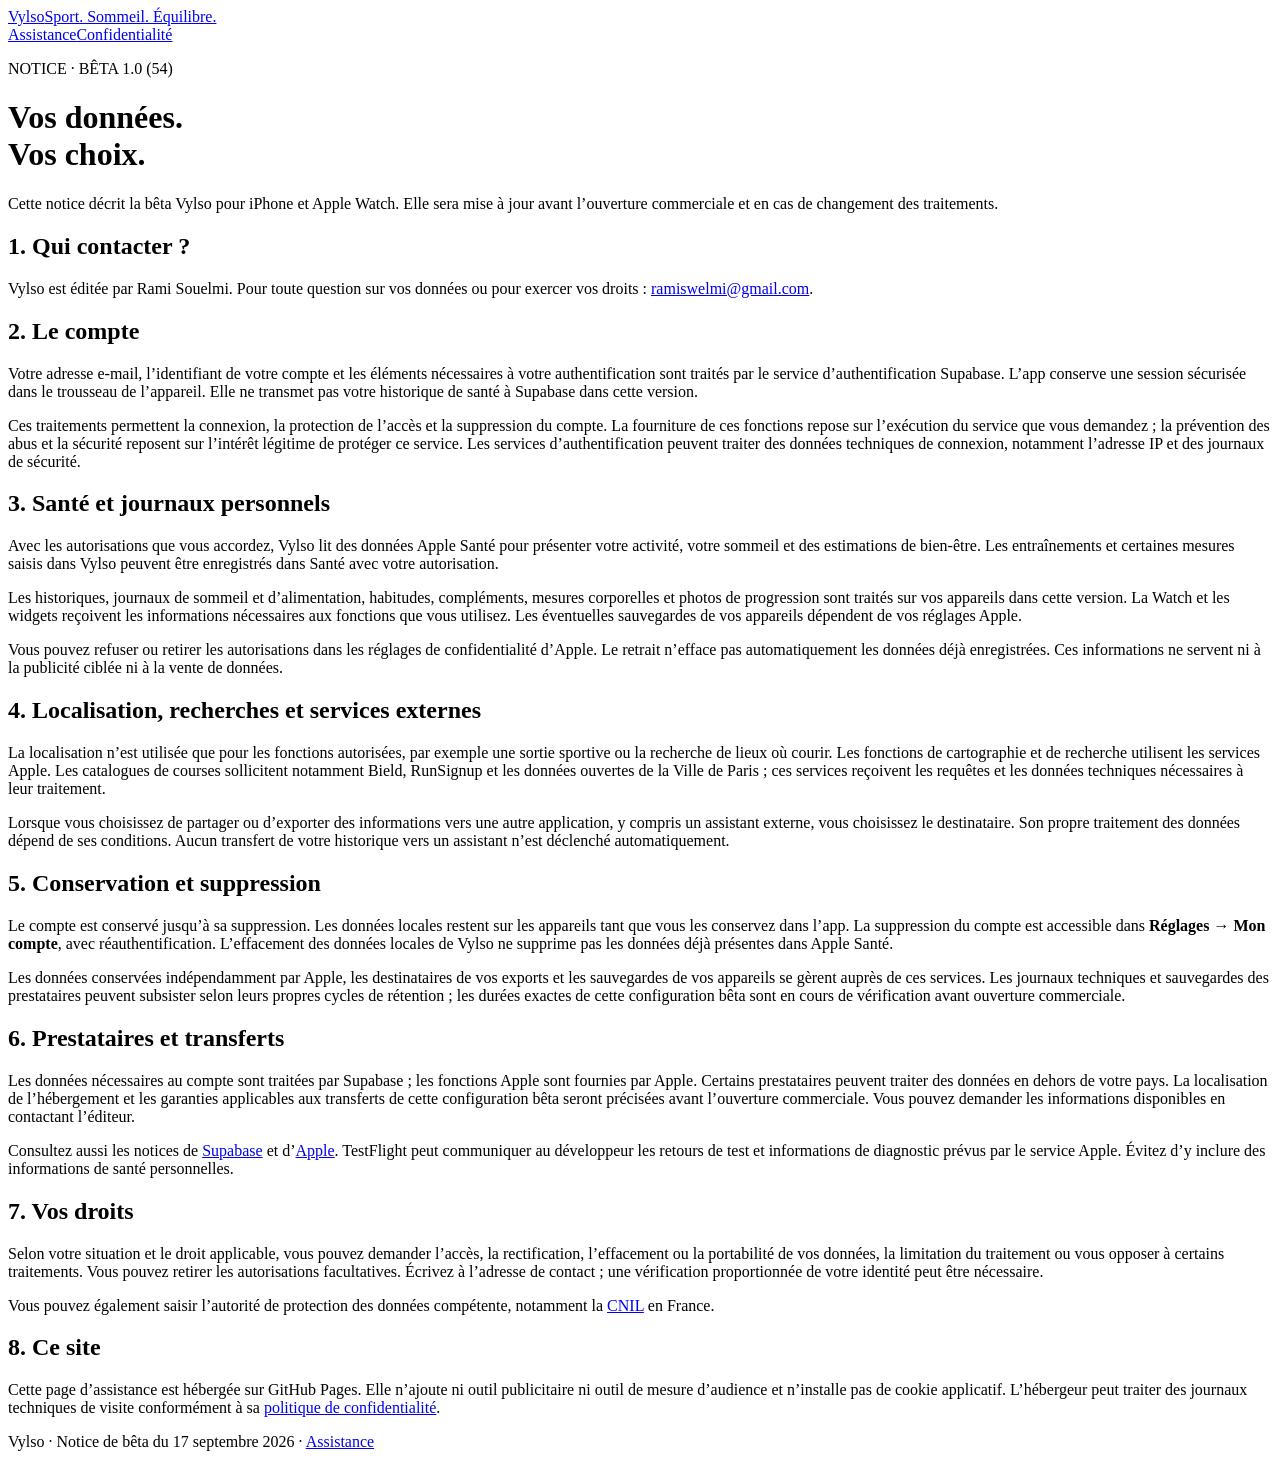
==== privacy.html @ e35fc624 "Add Vylso beta support website" ====
<!doctype html>
<html lang="fr"><head><meta charset="utf-8"><meta name="viewport" content="width=device-width,initial-scale=1"><meta name="description" content="Notice de confidentialité de la bêta Vylso pour iPhone et Apple Watch."><title>Vylso — Confidentialité de la bêta</title><link rel="stylesheet" href="style.css"></head>
<body><header><a class="brand" href="./">Vylso<span>Sport. Sommeil. Équilibre.</span></a><nav aria-label="Navigation"><a href="./">Assistance</a><a href="privacy.html">Confidentialité</a></nav></header>
<main><p class="eyebrow">NOTICE · BÊTA 1.0 (54)</p><h1>Vos données.<br>Vos choix.</h1><p class="lead">Cette notice décrit la bêta Vylso pour iPhone et Apple Watch. Elle sera mise à jour avant l’ouverture commerciale et en cas de changement des traitements.</p>
<section><h2>1. Qui contacter ?</h2><p>Vylso est éditée par Rami Souelmi. Pour toute question sur vos données ou pour exercer vos droits : <a href="mailto:ramiswelmi@gmail.com?subject=Confidentialit%C3%A9%20Vylso">ramiswelmi@gmail.com</a>.</p></section>
<section><h2>2. Le compte</h2><p>Votre adresse e-mail, l’identifiant de votre compte et les éléments nécessaires à votre authentification sont traités par le service d’authentification Supabase. L’app conserve une session sécurisée dans le trousseau de l’appareil. Elle ne transmet pas votre historique de santé à Supabase dans cette version.</p><p>Ces traitements permettent la connexion, la protection de l’accès et la suppression du compte. La fourniture de ces fonctions repose sur l’exécution du service que vous demandez ; la prévention des abus et la sécurité reposent sur l’intérêt légitime de protéger ce service. Les services d’authentification peuvent traiter des données techniques de connexion, notamment l’adresse IP et des journaux de sécurité.</p></section>
<section><h2>3. Santé et journaux personnels</h2><p>Avec les autorisations que vous accordez, Vylso lit des données Apple Santé pour présenter votre activité, votre sommeil et des estimations de bien-être. Les entraînements et certaines mesures saisis dans Vylso peuvent être enregistrés dans Santé avec votre autorisation.</p><p>Les historiques, journaux de sommeil et d’alimentation, habitudes, compléments, mesures corporelles et photos de progression sont traités sur vos appareils dans cette version. La Watch et les widgets reçoivent les informations nécessaires aux fonctions que vous utilisez. Les éventuelles sauvegardes de vos appareils dépendent de vos réglages Apple.</p><p>Vous pouvez refuser ou retirer les autorisations dans les réglages de confidentialité d’Apple. Le retrait n’efface pas automatiquement les données déjà enregistrées. Ces informations ne servent ni à la publicité ciblée ni à la vente de données.</p></section>
<section><h2>4. Localisation, recherches et services externes</h2><p>La localisation n’est utilisée que pour les fonctions autorisées, par exemple une sortie sportive ou la recherche de lieux où courir. Les fonctions de cartographie et de recherche utilisent les services Apple. Les catalogues de courses sollicitent notamment Bield, RunSignup et les données ouvertes de la Ville de Paris ; ces services reçoivent les requêtes et les données techniques nécessaires à leur traitement.</p><p>Lorsque vous choisissez de partager ou d’exporter des informations vers une autre application, y compris un assistant externe, vous choisissez le destinataire. Son propre traitement des données dépend de ses conditions. Aucun transfert de votre historique vers un assistant n’est déclenché automatiquement.</p></section>
<section><h2>5. Conservation et suppression</h2><p>Le compte est conservé jusqu’à sa suppression. Les données locales restent sur les appareils tant que vous les conservez dans l’app. La suppression du compte est accessible dans <strong>Réglages → Mon compte</strong>, avec réauthentification. L’effacement des données locales de Vylso ne supprime pas les données déjà présentes dans Apple Santé.</p><p>Les données conservées indépendamment par Apple, les destinataires de vos exports et les sauvegardes de vos appareils se gèrent auprès de ces services. Les journaux techniques et sauvegardes des prestataires peuvent subsister selon leurs propres cycles de rétention ; les durées exactes de cette configuration bêta sont en cours de vérification avant ouverture commerciale.</p></section>
<section><h2>6. Prestataires et transferts</h2><p>Les données nécessaires au compte sont traitées par Supabase ; les fonctions Apple sont fournies par Apple. Certains prestataires peuvent traiter des données en dehors de votre pays. La localisation de l’hébergement et les garanties applicables aux transferts de cette configuration bêta seront précisées avant l’ouverture commerciale. Vous pouvez demander les informations disponibles en contactant l’éditeur.</p><p>Consultez aussi les notices de <a href="https://supabase.com/privacy">Supabase</a> et d’<a href="https://www.apple.com/legal/privacy/">Apple</a>. TestFlight peut communiquer au développeur les retours de test et informations de diagnostic prévus par le service Apple. Évitez d’y inclure des informations de santé personnelles.</p></section>
<section><h2>7. Vos droits</h2><p>Selon votre situation et le droit applicable, vous pouvez demander l’accès, la rectification, l’effacement ou la portabilité de vos données, la limitation du traitement ou vous opposer à certains traitements. Vous pouvez retirer les autorisations facultatives. Écrivez à l’adresse de contact ; une vérification proportionnée de votre identité peut être nécessaire.</p><p>Vous pouvez également saisir l’autorité de protection des données compétente, notamment la <a href="https://www.cnil.fr/fr/adresser-une-plainte">CNIL</a> en France.</p></section>
<section><h2>8. Ce site</h2><p>Cette page d’assistance est hébergée sur GitHub Pages. Elle n’ajoute ni outil publicitaire ni outil de mesure d’audience et n’installe pas de cookie applicatif. L’hébergeur peut traiter des journaux techniques de visite conformément à sa <a href="https://docs.github.com/fr/site-policy/privacy-policies/github-general-privacy-statement">politique de confidentialité</a>.</p></section>
<footer>Vylso · Notice de bêta du 17 septembre 2026 · <a href="./">Assistance</a></footer></main></body></html>
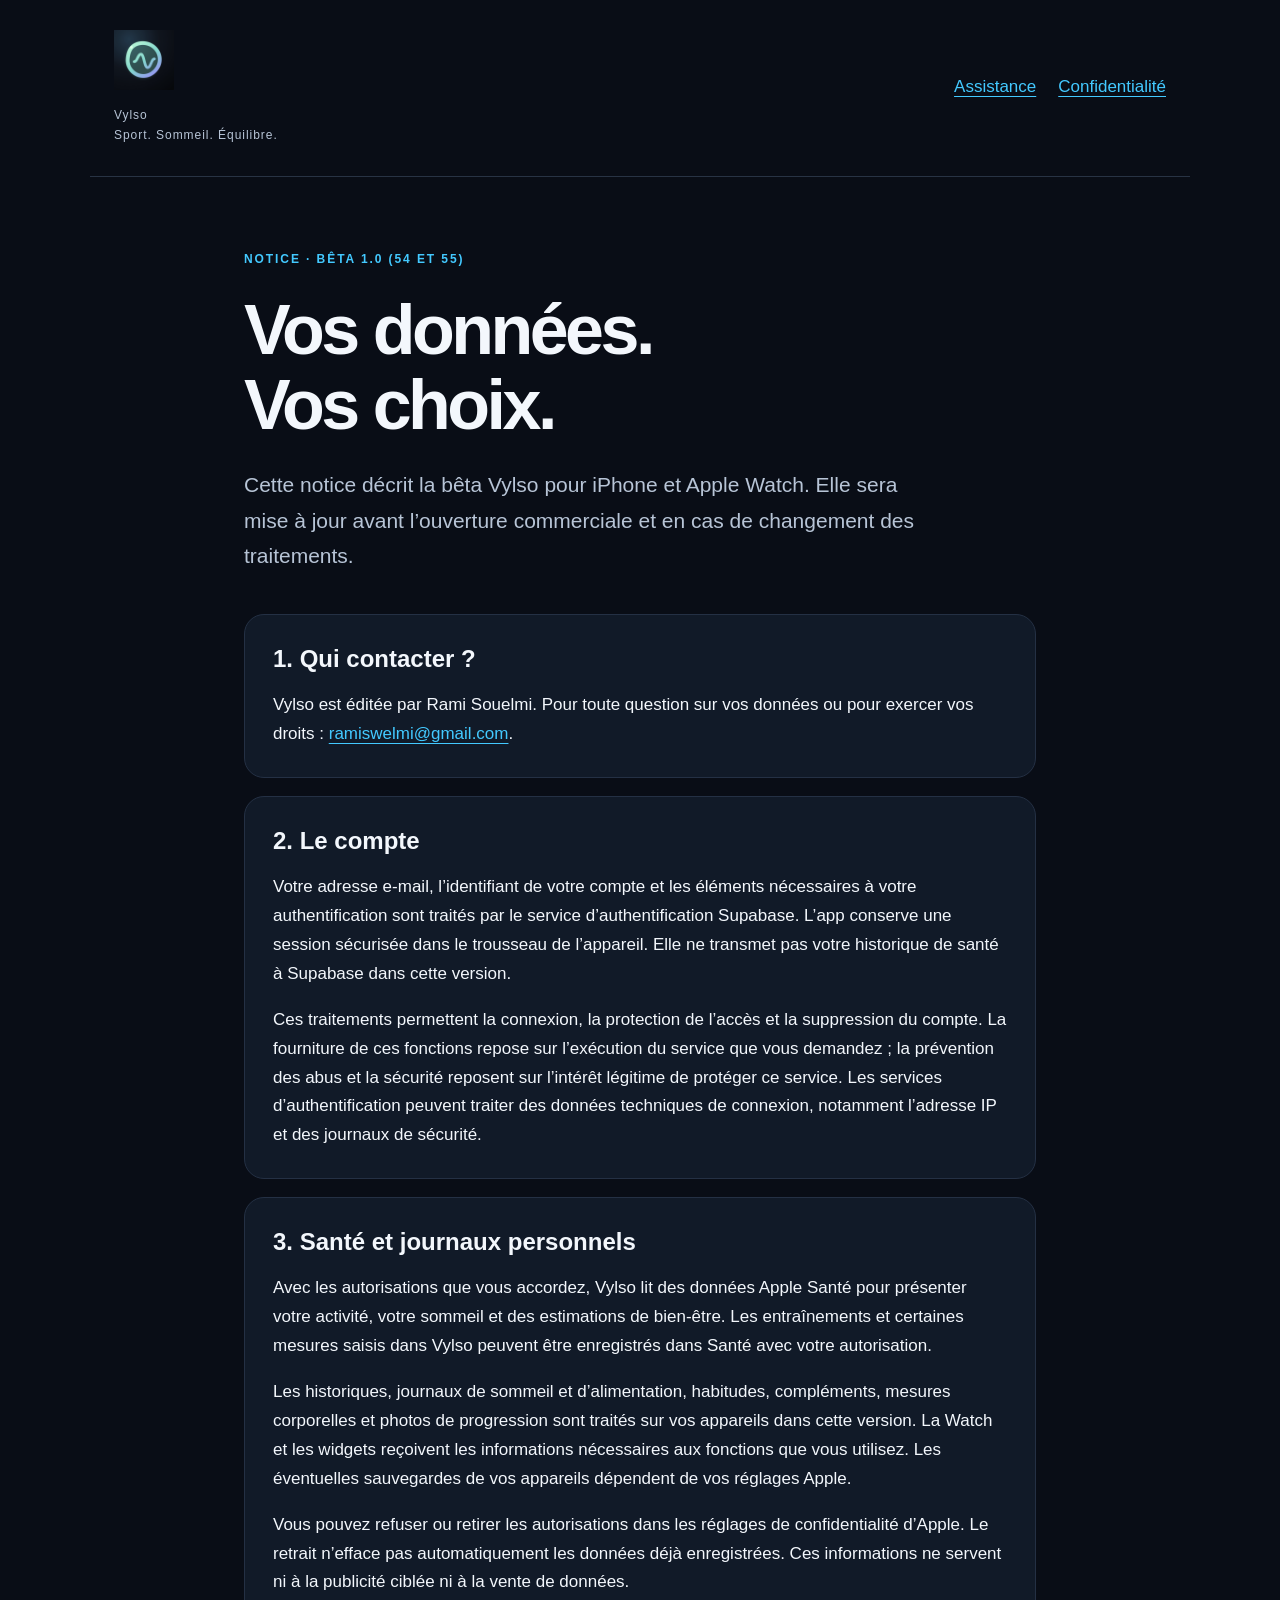
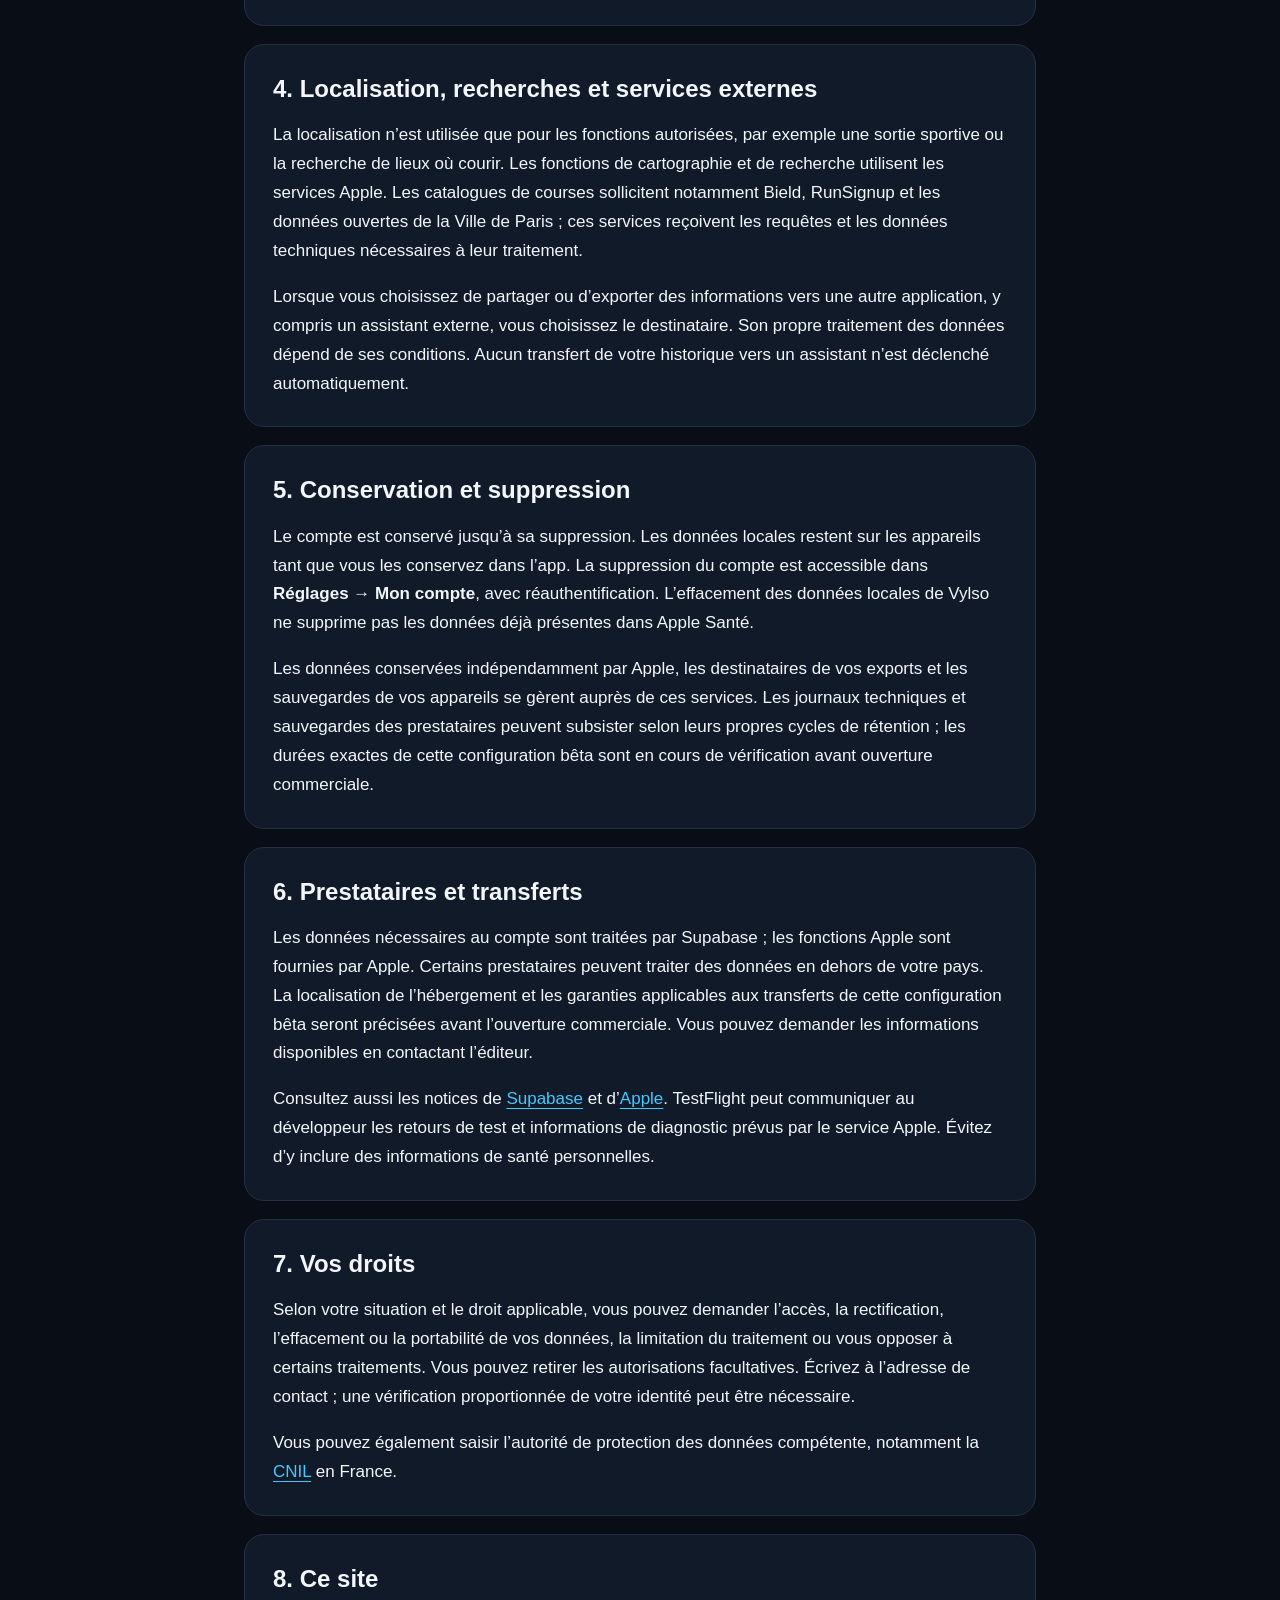
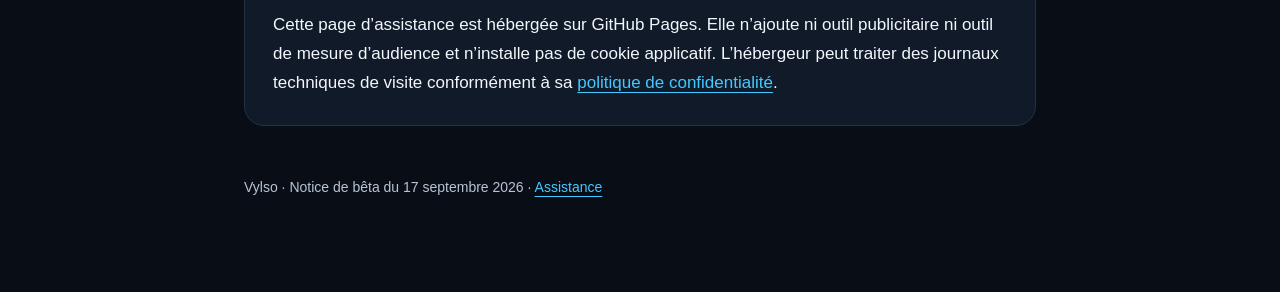
==== commit 3c831e30: "Add Vylso app logo and favicon; update beta information" ====
--- a/privacy.html
+++ b/privacy.html
@@ -1,7 +1,7 @@
 <!doctype html>
-<html lang="fr"><head><meta charset="utf-8"><meta name="viewport" content="width=device-width,initial-scale=1"><meta name="description" content="Notice de confidentialité de la bêta Vylso pour iPhone et Apple Watch."><title>Vylso — Confidentialité de la bêta</title><link rel="stylesheet" href="style.css"></head>
-<body><header><a class="brand" href="./">Vylso<span>Sport. Sommeil. Équilibre.</span></a><nav aria-label="Navigation"><a href="./">Assistance</a><a href="privacy.html">Confidentialité</a></nav></header>
-<main><p class="eyebrow">NOTICE · BÊTA 1.0 (54)</p><h1>Vos données.<br>Vos choix.</h1><p class="lead">Cette notice décrit la bêta Vylso pour iPhone et Apple Watch. Elle sera mise à jour avant l’ouverture commerciale et en cas de changement des traitements.</p>
+<html lang="fr"><head><meta charset="utf-8"><meta name="viewport" content="width=device-width,initial-scale=1"><meta name="description" content="Notice de confidentialité de la bêta Vylso pour iPhone et Apple Watch."><title>Vylso — Confidentialité de la bêta</title><link rel="stylesheet" href="style.css?v=2"><link rel="icon" type="image/png" href="vylso-logo.png"><link rel="apple-touch-icon" href="vylso-logo.png"><meta property="og:image" content="https://r4misw.github.io/vylso-support/vylso-logo.png"></head>
+<body><header><a class="brand" href="./"><img class="brand-icon" src="vylso-logo.png" width="60" height="60" alt=""><span class="wordmark">Vylso<span>Sport. Sommeil. Équilibre.</span></span></a><nav aria-label="Navigation"><a href="./">Assistance</a><a href="privacy.html">Confidentialité</a></nav></header>
+<main><p class="eyebrow">NOTICE · BÊTA 1.0 (54 ET 55)</p><h1>Vos données.<br>Vos choix.</h1><p class="lead">Cette notice décrit la bêta Vylso pour iPhone et Apple Watch. Elle sera mise à jour avant l’ouverture commerciale et en cas de changement des traitements.</p>
 <section><h2>1. Qui contacter ?</h2><p>Vylso est éditée par Rami Souelmi. Pour toute question sur vos données ou pour exercer vos droits : <a href="mailto:ramiswelmi@gmail.com?subject=Confidentialit%C3%A9%20Vylso">ramiswelmi@gmail.com</a>.</p></section>
 <section><h2>2. Le compte</h2><p>Votre adresse e-mail, l’identifiant de votre compte et les éléments nécessaires à votre authentification sont traités par le service d’authentification Supabase. L’app conserve une session sécurisée dans le trousseau de l’appareil. Elle ne transmet pas votre historique de santé à Supabase dans cette version.</p><p>Ces traitements permettent la connexion, la protection de l’accès et la suppression du compte. La fourniture de ces fonctions repose sur l’exécution du service que vous demandez ; la prévention des abus et la sécurité reposent sur l’intérêt légitime de protéger ce service. Les services d’authentification peuvent traiter des données techniques de connexion, notamment l’adresse IP et des journaux de sécurité.</p></section>
 <section><h2>3. Santé et journaux personnels</h2><p>Avec les autorisations que vous accordez, Vylso lit des données Apple Santé pour présenter votre activité, votre sommeil et des estimations de bien-être. Les entraînements et certaines mesures saisis dans Vylso peuvent être enregistrés dans Santé avec votre autorisation.</p><p>Les historiques, journaux de sommeil et d’alimentation, habitudes, compléments, mesures corporelles et photos de progression sont traités sur vos appareils dans cette version. La Watch et les widgets reçoivent les informations nécessaires aux fonctions que vous utilisez. Les éventuelles sauvegardes de vos appareils dépendent de vos réglages Apple.</p><p>Vous pouvez refuser ou retirer les autorisations dans les réglages de confidentialité d’Apple. Le retrait n’efface pas automatiquement les données déjà enregistrées. Ces informations ne servent ni à la publicité ciblée ni à la vente de données.</p></section>
--- a/style.css
+++ b/style.css
@@ -0,0 +1 @@
+:root{color-scheme:dark;--bg:#090d16;--panel:#111a28;--fg:#f3f7fc;--muted:#b7c4d6;--accent:#43c9ff}*{box-sizing:border-box}body{margin:0;background:var(--bg);color:var(--fg);font:17px/1.7 -apple-system,BlinkMacSystemFont,"Segoe UI",sans-serif}header{max-width:1100px;margin:auto;padding:30px 24px;display:flex;gap:28px;align-items:center;justify-content:space-between;border-bottom:1px solid #283344}.brand{font-size:30px;font-weight:800;text-decoration:none;color:var(--fg);letter-spacing:-1px}.brand span{display:block;font-size:12px;letter-spacing:.08em;font-weight:400;color:var(--muted)}nav{display:flex;gap:22px;flex-wrap:wrap}a{color:var(--accent);text-underline-offset:4px}a:focus-visible{outline:3px solid var(--accent);outline-offset:5px}main{max-width:840px;margin:auto;padding:60px 24px}.eyebrow{font-size:12px;letter-spacing:.16em;color:var(--accent);font-weight:700}h1{font-size:clamp(40px,7vw,70px);line-height:1.07;letter-spacing:-.05em;margin:24px 0}h2{font-size:24px;line-height:1.3;margin:0 0 16px}.lead{font-size:21px;color:var(--muted);max-width:680px;margin-bottom:40px}section{padding:28px;margin:18px 0;background:var(--panel);border:1px solid #243044;border-radius:20px}section p:last-child{margin-bottom:0}.action{display:inline-block;padding:12px 22px;border-radius:12px;background:var(--accent);color:#061019;text-decoration:none;font-weight:700}footer{padding:32px 0;font-size:14px;color:var(--muted)}@media(max-width:520px){header{align-items:flex-start;flex-direction:column;padding:20px}main{padding:36px 18px}section{padding:22px}h2{font-size:22px}}
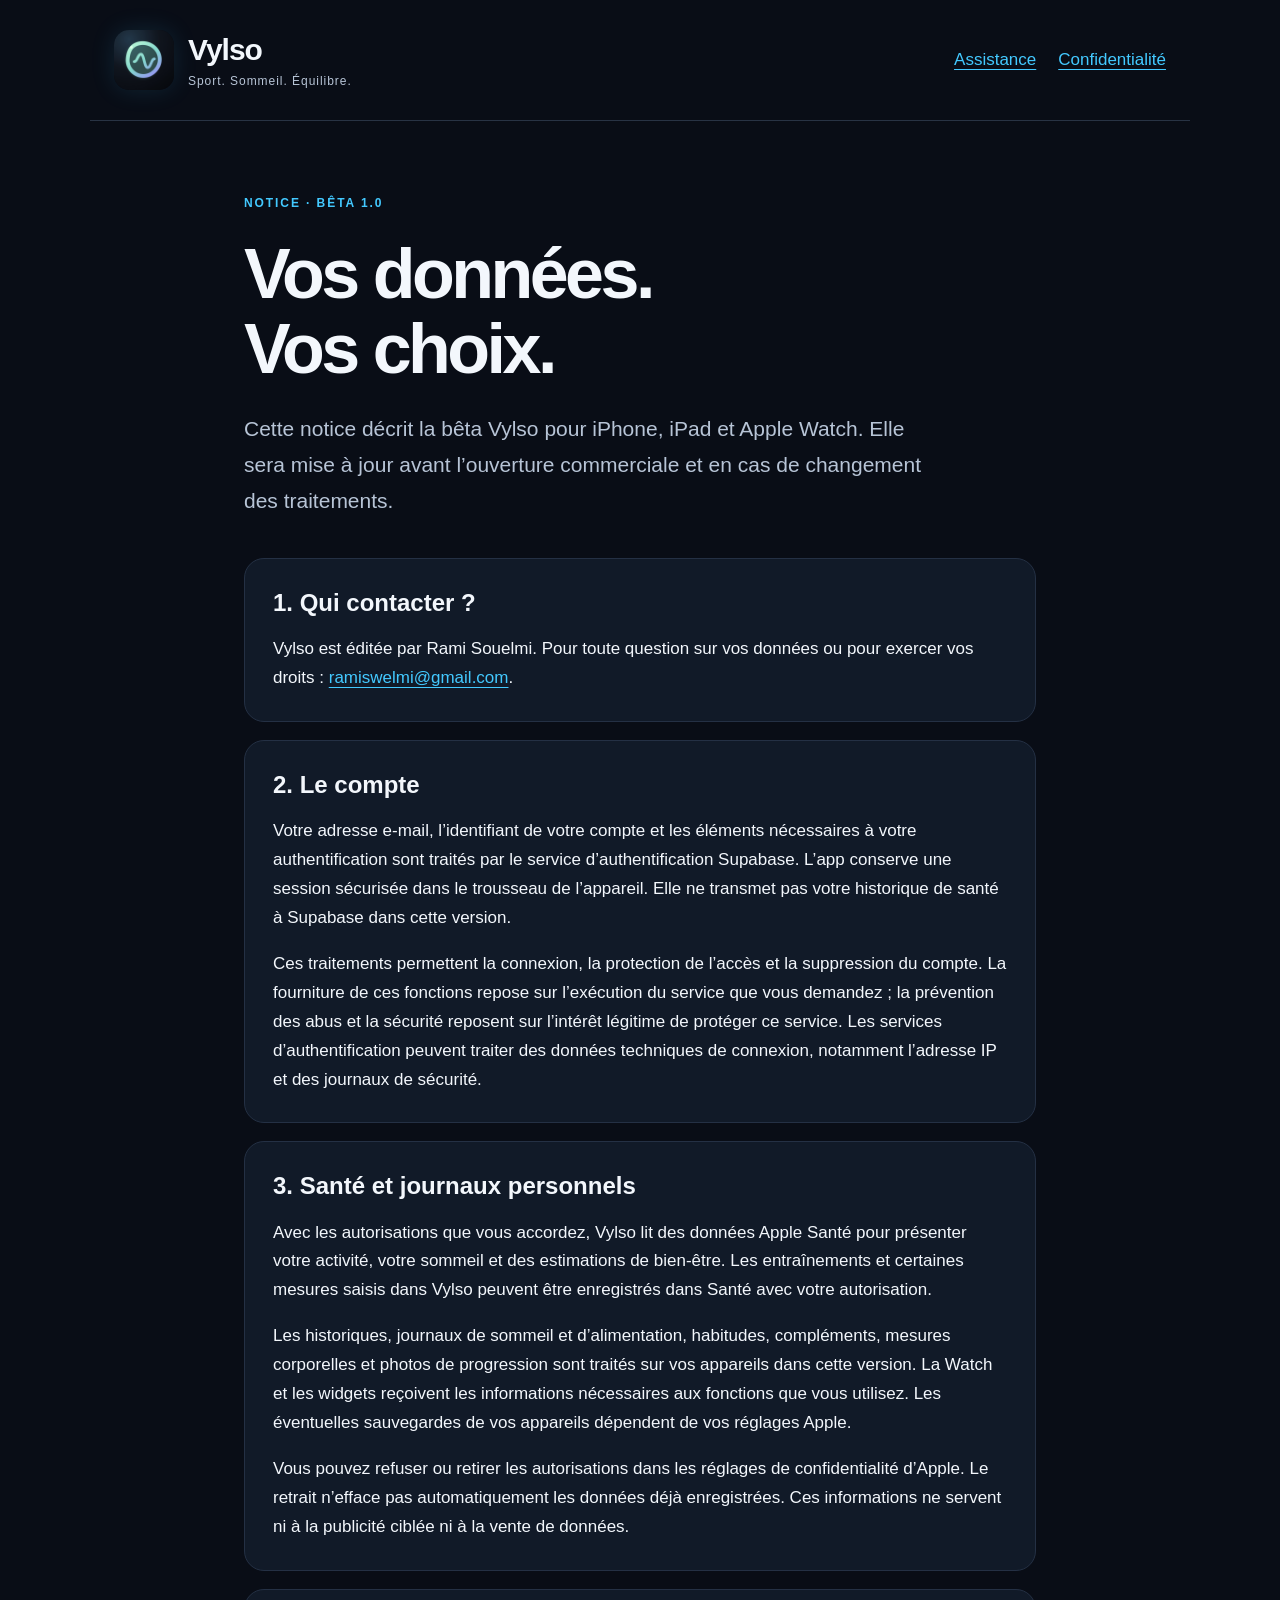
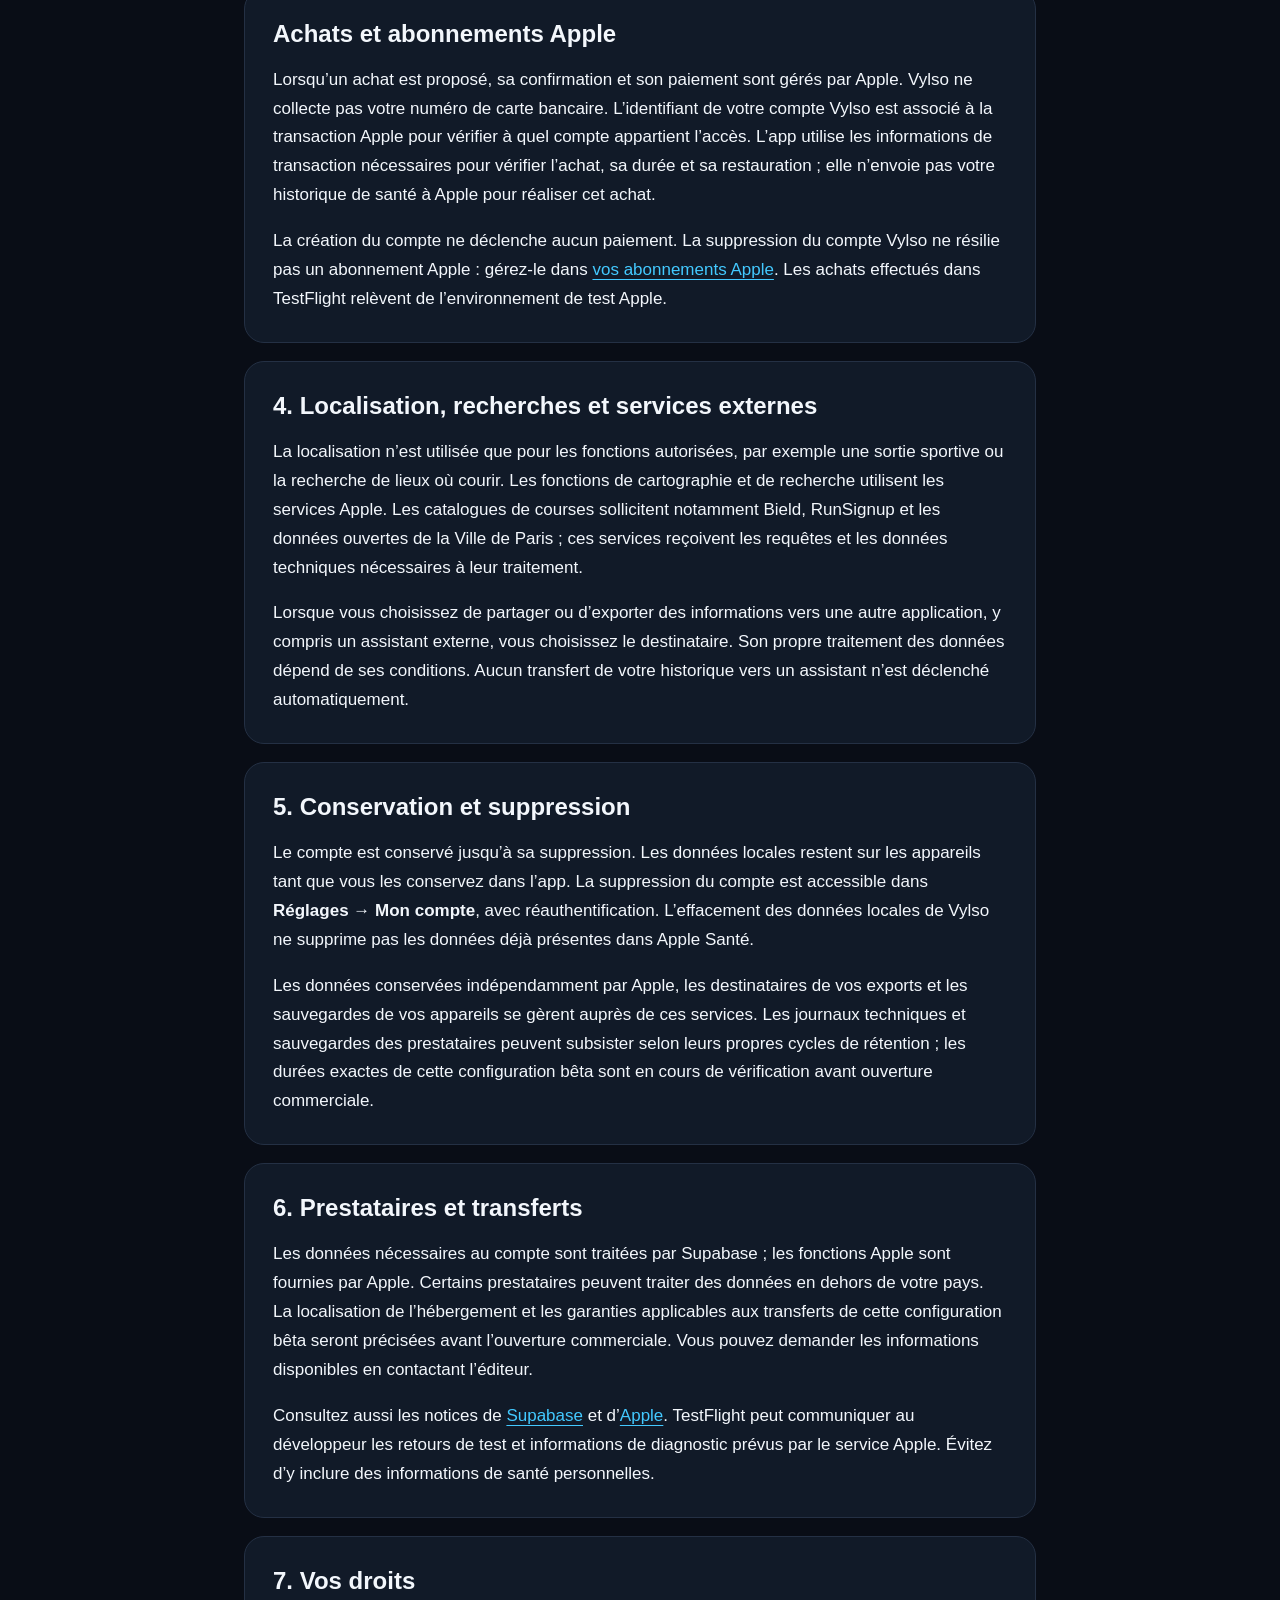
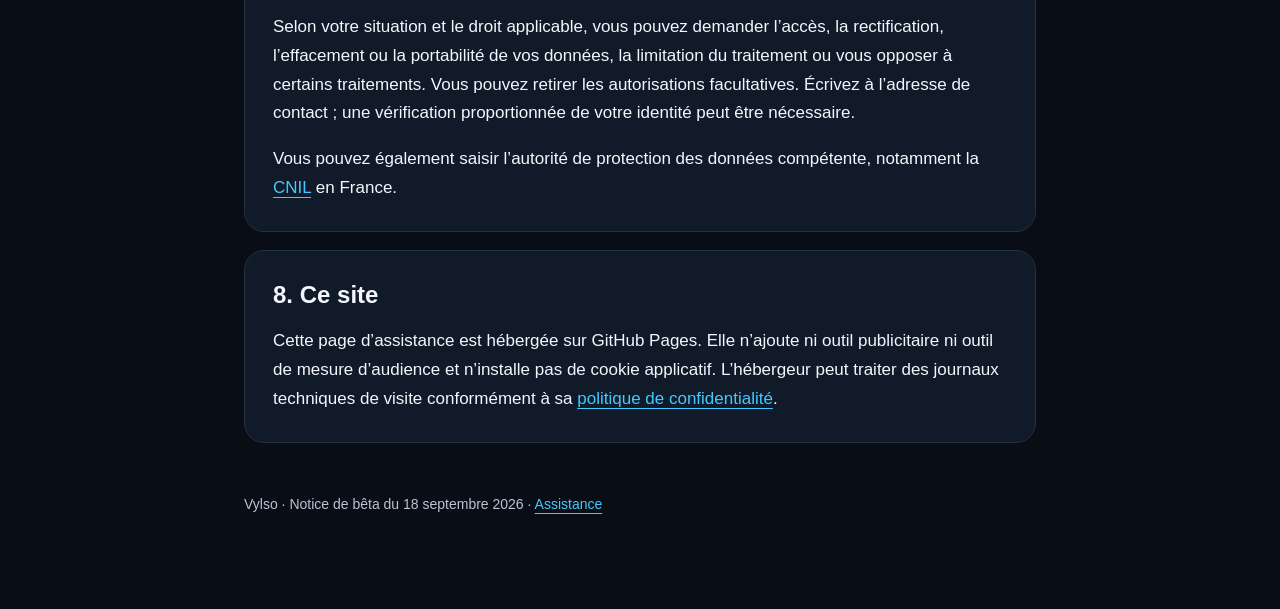
==== commit 093595bc: "Clarify beta iPad support and Apple subscription data" ====
--- a/privacy.html
+++ b/privacy.html
@@ -1,13 +1,14 @@
 <!doctype html>
-<html lang="fr"><head><meta charset="utf-8"><meta name="viewport" content="width=device-width,initial-scale=1"><meta name="description" content="Notice de confidentialité de la bêta Vylso pour iPhone et Apple Watch."><title>Vylso — Confidentialité de la bêta</title><link rel="stylesheet" href="style.css?v=2"><link rel="icon" type="image/png" href="vylso-logo.png"><link rel="apple-touch-icon" href="vylso-logo.png"><meta property="og:image" content="https://r4misw.github.io/vylso-support/vylso-logo.png"></head>
+<html lang="fr"><head><meta charset="utf-8"><meta name="viewport" content="width=device-width,initial-scale=1"><meta name="description" content="Notice de confidentialité de la bêta Vylso pour iPhone, iPad et Apple Watch."><title>Vylso — Confidentialité de la bêta</title><link rel="stylesheet" href="style.css?v=2"><link rel="icon" type="image/png" href="vylso-logo.png"><link rel="apple-touch-icon" href="vylso-logo.png"><meta property="og:image" content="https://r4misw.github.io/vylso-support/vylso-logo.png"></head>
 <body><header><a class="brand" href="./"><img class="brand-icon" src="vylso-logo.png" width="60" height="60" alt=""><span class="wordmark">Vylso<span>Sport. Sommeil. Équilibre.</span></span></a><nav aria-label="Navigation"><a href="./">Assistance</a><a href="privacy.html">Confidentialité</a></nav></header>
-<main><p class="eyebrow">NOTICE · BÊTA 1.0 (54 ET 55)</p><h1>Vos données.<br>Vos choix.</h1><p class="lead">Cette notice décrit la bêta Vylso pour iPhone et Apple Watch. Elle sera mise à jour avant l’ouverture commerciale et en cas de changement des traitements.</p>
+<main><p class="eyebrow">NOTICE · BÊTA 1.0</p><h1>Vos données.<br>Vos choix.</h1><p class="lead">Cette notice décrit la bêta Vylso pour iPhone, iPad et Apple Watch. Elle sera mise à jour avant l’ouverture commerciale et en cas de changement des traitements.</p>
 <section><h2>1. Qui contacter ?</h2><p>Vylso est éditée par Rami Souelmi. Pour toute question sur vos données ou pour exercer vos droits : <a href="mailto:ramiswelmi@gmail.com?subject=Confidentialit%C3%A9%20Vylso">ramiswelmi@gmail.com</a>.</p></section>
 <section><h2>2. Le compte</h2><p>Votre adresse e-mail, l’identifiant de votre compte et les éléments nécessaires à votre authentification sont traités par le service d’authentification Supabase. L’app conserve une session sécurisée dans le trousseau de l’appareil. Elle ne transmet pas votre historique de santé à Supabase dans cette version.</p><p>Ces traitements permettent la connexion, la protection de l’accès et la suppression du compte. La fourniture de ces fonctions repose sur l’exécution du service que vous demandez ; la prévention des abus et la sécurité reposent sur l’intérêt légitime de protéger ce service. Les services d’authentification peuvent traiter des données techniques de connexion, notamment l’adresse IP et des journaux de sécurité.</p></section>
 <section><h2>3. Santé et journaux personnels</h2><p>Avec les autorisations que vous accordez, Vylso lit des données Apple Santé pour présenter votre activité, votre sommeil et des estimations de bien-être. Les entraînements et certaines mesures saisis dans Vylso peuvent être enregistrés dans Santé avec votre autorisation.</p><p>Les historiques, journaux de sommeil et d’alimentation, habitudes, compléments, mesures corporelles et photos de progression sont traités sur vos appareils dans cette version. La Watch et les widgets reçoivent les informations nécessaires aux fonctions que vous utilisez. Les éventuelles sauvegardes de vos appareils dépendent de vos réglages Apple.</p><p>Vous pouvez refuser ou retirer les autorisations dans les réglages de confidentialité d’Apple. Le retrait n’efface pas automatiquement les données déjà enregistrées. Ces informations ne servent ni à la publicité ciblée ni à la vente de données.</p></section>
+<section><h2>Achats et abonnements Apple</h2><p>Lorsqu’un achat est proposé, sa confirmation et son paiement sont gérés par Apple. Vylso ne collecte pas votre numéro de carte bancaire. L’identifiant de votre compte Vylso est associé à la transaction Apple pour vérifier à quel compte appartient l’accès. L’app utilise les informations de transaction nécessaires pour vérifier l’achat, sa durée et sa restauration ; elle n’envoie pas votre historique de santé à Apple pour réaliser cet achat.</p><p>La création du compte ne déclenche aucun paiement. La suppression du compte Vylso ne résilie pas un abonnement Apple : gérez-le dans <a href="https://apps.apple.com/account/subscriptions">vos abonnements Apple</a>. Les achats effectués dans TestFlight relèvent de l’environnement de test Apple.</p></section>
 <section><h2>4. Localisation, recherches et services externes</h2><p>La localisation n’est utilisée que pour les fonctions autorisées, par exemple une sortie sportive ou la recherche de lieux où courir. Les fonctions de cartographie et de recherche utilisent les services Apple. Les catalogues de courses sollicitent notamment Bield, RunSignup et les données ouvertes de la Ville de Paris ; ces services reçoivent les requêtes et les données techniques nécessaires à leur traitement.</p><p>Lorsque vous choisissez de partager ou d’exporter des informations vers une autre application, y compris un assistant externe, vous choisissez le destinataire. Son propre traitement des données dépend de ses conditions. Aucun transfert de votre historique vers un assistant n’est déclenché automatiquement.</p></section>
 <section><h2>5. Conservation et suppression</h2><p>Le compte est conservé jusqu’à sa suppression. Les données locales restent sur les appareils tant que vous les conservez dans l’app. La suppression du compte est accessible dans <strong>Réglages → Mon compte</strong>, avec réauthentification. L’effacement des données locales de Vylso ne supprime pas les données déjà présentes dans Apple Santé.</p><p>Les données conservées indépendamment par Apple, les destinataires de vos exports et les sauvegardes de vos appareils se gèrent auprès de ces services. Les journaux techniques et sauvegardes des prestataires peuvent subsister selon leurs propres cycles de rétention ; les durées exactes de cette configuration bêta sont en cours de vérification avant ouverture commerciale.</p></section>
 <section><h2>6. Prestataires et transferts</h2><p>Les données nécessaires au compte sont traitées par Supabase ; les fonctions Apple sont fournies par Apple. Certains prestataires peuvent traiter des données en dehors de votre pays. La localisation de l’hébergement et les garanties applicables aux transferts de cette configuration bêta seront précisées avant l’ouverture commerciale. Vous pouvez demander les informations disponibles en contactant l’éditeur.</p><p>Consultez aussi les notices de <a href="https://supabase.com/privacy">Supabase</a> et d’<a href="https://www.apple.com/legal/privacy/">Apple</a>. TestFlight peut communiquer au développeur les retours de test et informations de diagnostic prévus par le service Apple. Évitez d’y inclure des informations de santé personnelles.</p></section>
 <section><h2>7. Vos droits</h2><p>Selon votre situation et le droit applicable, vous pouvez demander l’accès, la rectification, l’effacement ou la portabilité de vos données, la limitation du traitement ou vous opposer à certains traitements. Vous pouvez retirer les autorisations facultatives. Écrivez à l’adresse de contact ; une vérification proportionnée de votre identité peut être nécessaire.</p><p>Vous pouvez également saisir l’autorité de protection des données compétente, notamment la <a href="https://www.cnil.fr/fr/adresser-une-plainte">CNIL</a> en France.</p></section>
 <section><h2>8. Ce site</h2><p>Cette page d’assistance est hébergée sur GitHub Pages. Elle n’ajoute ni outil publicitaire ni outil de mesure d’audience et n’installe pas de cookie applicatif. L’hébergeur peut traiter des journaux techniques de visite conformément à sa <a href="https://docs.github.com/fr/site-policy/privacy-policies/github-general-privacy-statement">politique de confidentialité</a>.</p></section>
-<footer>Vylso · Notice de bêta du 17 septembre 2026 · <a href="./">Assistance</a></footer></main></body></html>
+<footer>Vylso · Notice de bêta du 18 septembre 2026 · <a href="./">Assistance</a></footer></main></body></html>
--- a/style.css
+++ b/style.css
@@ -1 +1,5 @@
 :root{color-scheme:dark;--bg:#090d16;--panel:#111a28;--fg:#f3f7fc;--muted:#b7c4d6;--accent:#43c9ff}*{box-sizing:border-box}body{margin:0;background:var(--bg);color:var(--fg);font:17px/1.7 -apple-system,BlinkMacSystemFont,"Segoe UI",sans-serif}header{max-width:1100px;margin:auto;padding:30px 24px;display:flex;gap:28px;align-items:center;justify-content:space-between;border-bottom:1px solid #283344}.brand{font-size:30px;font-weight:800;text-decoration:none;color:var(--fg);letter-spacing:-1px}.brand span{display:block;font-size:12px;letter-spacing:.08em;font-weight:400;color:var(--muted)}nav{display:flex;gap:22px;flex-wrap:wrap}a{color:var(--accent);text-underline-offset:4px}a:focus-visible{outline:3px solid var(--accent);outline-offset:5px}main{max-width:840px;margin:auto;padding:60px 24px}.eyebrow{font-size:12px;letter-spacing:.16em;color:var(--accent);font-weight:700}h1{font-size:clamp(40px,7vw,70px);line-height:1.07;letter-spacing:-.05em;margin:24px 0}h2{font-size:24px;line-height:1.3;margin:0 0 16px}.lead{font-size:21px;color:var(--muted);max-width:680px;margin-bottom:40px}section{padding:28px;margin:18px 0;background:var(--panel);border:1px solid #243044;border-radius:20px}section p:last-child{margin-bottom:0}.action{display:inline-block;padding:12px 22px;border-radius:12px;background:var(--accent);color:#061019;text-decoration:none;font-weight:700}footer{padding:32px 0;font-size:14px;color:var(--muted)}@media(max-width:520px){header{align-items:flex-start;flex-direction:column;padding:20px}main{padding:36px 18px}section{padding:22px}h2{font-size:22px}}
+.brand{display:flex;align-items:center;gap:14px}
+.brand .brand-icon{width:60px;height:60px;border-radius:15px;object-fit:cover;flex-shrink:0;box-shadow:0 0 24px #43c9ff20}
+.brand .wordmark{font-size:30px;font-weight:800;letter-spacing:-1px;color:var(--fg);line-height:1.25}
+.brand .wordmark>span{margin-top:5px}
